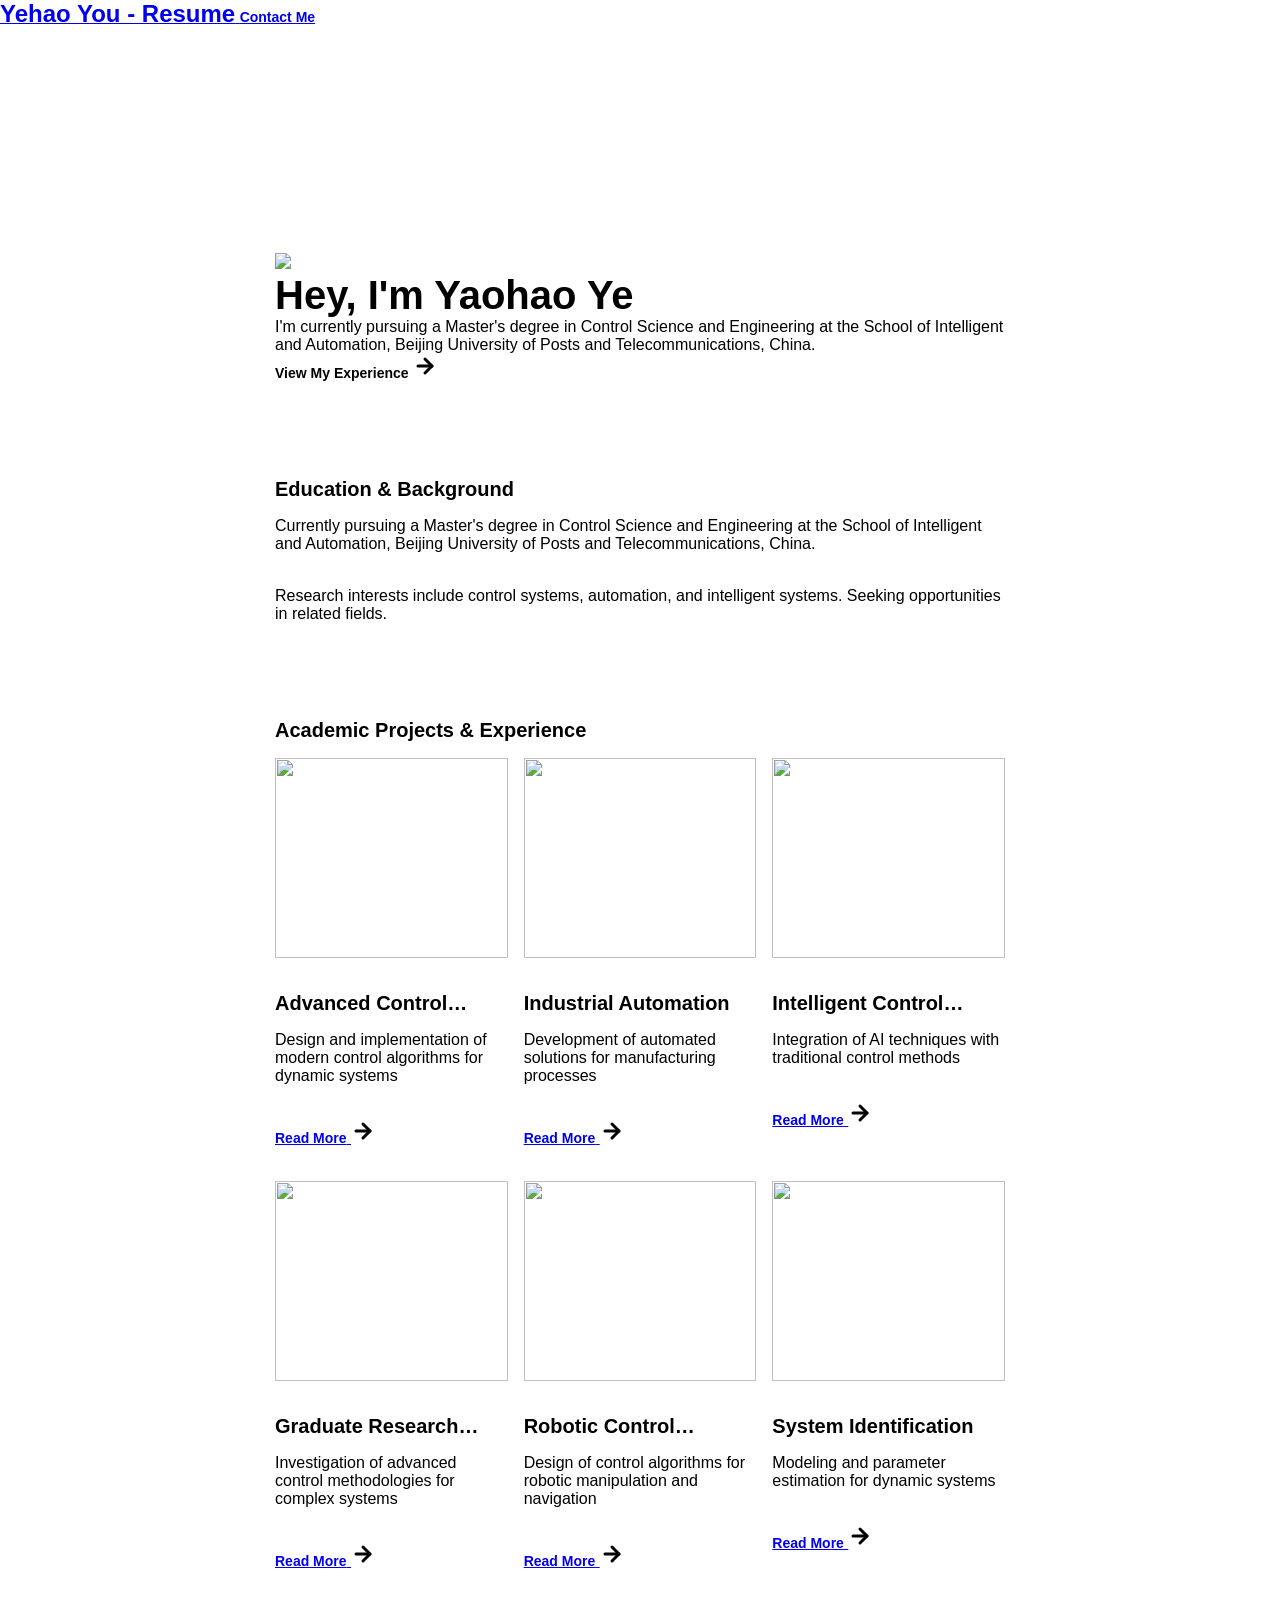
==== index.html @ 8973e41d "update" ====
<!DOCTYPE html>
<html lang="en">
	<head>
		<meta charset="utf-8">

    <!--
      TODO

      Upload your profile photo to the assets/images folder
      and change the name of the image below to match the uploaded one

      Change the title in the <title> tag to whatever you would like the title of your resume to be

      This should be the same across all pages.
     -->
    <link rel="icon" href="./assets/images/profile-photo.jpg" />
		<title>Yehao You - portfolio</title>
    <meta name="description" content="Professional resume of Yehao You">
    <meta name="viewport" content="width=device-width, initial-scale=1" />

		<link rel="stylesheet" href="./css/layout.css">
    <link rel="stylesheet" href="./css/typography.css">
    <link rel="stylesheet" href="./css/utilities.css">

		<script defer src="./js/script.js"></script>
	</head>
	<body>
    <!-- NAVBAR -->
    <div class="navbar">
      <a class="nav-title-link" href="./index.html">
        <!-- TODO - Change the "Resume Title" to whatever you want displayed in the top left -->
        <span class="nav-title">Yehao You - Resume</span>
         <!-- TODO - Change the email after 'mailto:' to your email address for contact -->
        <a class="button" href="mailto:yyh1229581280@163.com">
          <span class="button-text">Contact Me</span>
        </a>
      </a>
    </div>

    <!-- MAIN PAGE CONTENT -->
    <div id="main-content">

      <!-- RESUME HEADER -->
      <div id="resume-header">
        <div id="resume-header-image-container">
          <!--
            TODO

            - Change the img "src" attribute to point to your profile photo you uploaded
            - Remove the entire "a" element with OpenSea link if not needed
          -->
          <img src="./assets/images/profile-photo.jpg" class="portfolio-header-image">
          <span class="image-caption"></span>
        </div>

          <!--
            TODO

            - Change the main-title to your name
            - Change the body-text after that to a quick professional introduction
            - Edit the button text if you feel like it. It will link to the experience section below.
          -->
        <div id="resume-header-text-container">
            <div class="header-text">
              <span class="main-title">Hey, I'm Yaohao Ye</span>
              <div class="body-text">I'm currently pursuing a Master's degree in Control Science and Engineering at the School of Intelligent and Automation, Beijing University of Posts and Telecommunications, China.</div>
            </div>
            <a class="button" id="my-work-link">
              <span class="button-text">View My Experience</span>
              <image src="./assets/icons/arrow-right.svg" class="right-arrow-icon"/>
            </a>
        </div>
      </div>

      <!-- ABOUT SECTION -->
      <!--
        TODO

        - Change the subheader-text to whatever header you want
        - Add paragraphs using the <div class="body-text"></div> elements in the "about-section-content"
      -->
      <div id="about-section">
        <span class="subheader-text">Education & Background</span>
        <div class="about-section-content">
          <div class="body-text">Currently pursuing a Master's degree in Control Science and Engineering at the School of Intelligent and Automation, Beijing University of Posts and Telecommunications, China.</div>
          <div class="body-text">Research interests include control systems, automation, and intelligent systems. Seeking opportunities in related fields.</div>
        </div>
      </div>

      <!-- PROJECTS / MY WORK SECTION -->
      <div id="my-work-section">
        <!-- TODO - Change the subheader-text to whatever you want the Projects section header to say -->
        <span class="subheader-text">Academic Projects & Experience</span>

        <div class="projects-container">
          <!--
            TODO

            This is where the project cards live. Here's a base level project card for you to copy:
            <div class="project-card">
              <img src="./assets/images/IMAGE_NAME" class="project-image">
              <div class="project-card-text-container">
                <div class="subheader-text project-title">PROJECT_NAME</div>
                <div class="body-text project-card-text">SMALL_PROJECT_DESCRIPTION</div>
              </div>
              <a class="button" href="./project-pages/PROJECT_PAGE_NAME.html">
                <span class="button-text">Read More</span>
                <image src="./assets/icons/arrow-right.svg" class="right-arrow-icon"/>
              </a>
            </div>

            - To add a project to the this area, copy the above, paste it below this comment, and change the following:
                - IMAGE_NAME: the name of the image file in assets/images
                - PROJECT_NAME: the name of the project (keep it short, it only shows 1 line)
                - SMALL_PROJECT_DESCRIPTION: a quick project description (max 4 lines)
                - PROJECT_PAGE_NAME.html: the html filename for the project (must be in project-pages folder)
          -->
          <div class="project-card">
            <img src="./assets/images/control-system-design.jpg" class="project-image">
            <div class="project-card-text-container">
              <div class="subheader-text project-title">Advanced Control Systems</div>
              <div class="body-text project-card-text">Design and implementation of modern control algorithms for dynamic systems</div>
            </div>
            <a class="button" href="#project-details">
              <span class="button-text">Read More</span>
              <image src="./assets/icons/arrow-right.svg" class="right-arrow-icon"/>
            </a>
          </div>
          <div class="project-card">
            <img src="./assets/images/automation-project.jpg" class="project-image">
            <div class="project-card-text-container">
              <div class="subheader-text project-title">Industrial Automation</div>
              <div class="body-text project-card-text">Development of automated solutions for manufacturing processes</div>
            </div>
            <a class="button" href="#project-details">
              <span class="button-text">Read More</span>
              <image src="./assets/icons/arrow-right.svg" class="right-arrow-icon"/>
            </a>
          </div>
          <div class="project-card">
            <img src="./assets/images/intelligent-systems.jpg" class="project-image">
            <div class="project-card-text-container">
              <div class="subheader-text project-title">Intelligent Control Systems</div>
              <div class="body-text project-card-text">Integration of AI techniques with traditional control methods</div>
            </div>
            <a class="button" href="#project-details">
              <span class="button-text">Read More</span>
              <image src="./assets/icons/arrow-right.svg" class="right-arrow-icon"/>
            </a>
          </div>
					<div class="project-card">
						<img src="./assets/images/thesis-research.jpg" class="project-image">
						<div class="project-card-text-container">
							<div class="subheader-text project-title">Graduate Research Project</div>
							<div class="body-text project-card-text">Investigation of advanced control methodologies for complex systems</div>
						</div>
						<a class="button" href="#project-details">
							<span class="button-text">Read More</span>
							<image src="./assets/icons/arrow-right.svg" class="right-arrow-icon"/>
						</a>
					</div>
					<div class="project-card">
						<img src="./assets/images/robotics-control.jpg" class="project-image">
						<div class="project-card-text-container">
							<div class="subheader-text project-title">Robotic Control Systems</div>
							<div class="body-text project-card-text">Design of control algorithms for robotic manipulation and navigation</div>
						</div>
						<a class="button" href="#project-details">
							<span class="button-text">Read More</span>
							<image src="./assets/icons/arrow-right.svg" class="right-arrow-icon"/>
						</a>
					</div>
					<div class="project-card">
						<img src="./assets/images/system-identification.jpg" class="project-image">
						<div class="project-card-text-container">
							<div class="subheader-text project-title">System Identification</div>
							<div class="body-text project-card-text">Modeling and parameter estimation for dynamic systems</div>
						</div>
						<a class="button" href="#project-details">
							<span class="button-text">Read More</span>
							<image src="./assets/icons/arrow-right.svg" class="right-arrow-icon"/>
						</a>
					</div>
        </div>
      </div>
    </div>

    <!-- FOOTER -->
    <div id="footer">
      <!--
        TODO - Change href to your Instagram account (can also delete entire "a" element if no Instagram)

        This should be the same across all pages.
      -->
      <!-- <a class="icon-link" target="_blank" href="kytaithon84@gmail.com">
        <image src="./assets/icons/instagram.svg" class="footer-icon"/>
      </a> -->
      <!--
        TODO - Change href to your Twitter account (can also delete entire "a" element if no Twitter)

        This should be the same across all pages.
      -->
      <!-- <a class="icon-link" target="_blank" href="kytaithon84@gmail.com">
        <image src="./assets/icons/twitter.svg" class="footer-icon"/>
      </a> -->
      <!--
        TODO - Change the email after "mailto" to your contact email

        This should be the same across all pages.
      -->
      <!-- <a class="icon-link" href="kytaithon84@gmail.com">
        <image src="./assets/icons/mail.svg" class="footer-icon"/>
      </a> -->
    </div>

	</body>
</html>
---- css/layout.css ----
* {
  box-sizing: border-box;
}

html {
  text-size-adjust: none;
  -webkit-text-size-adjust: none;
  -moz-text-size-adjust: none;
  -ms-text-size-adjust: none;
}

body {
  margin: 0;
  -webkit-font-smoothing: antialiased;
  -moz-osx-font-smoothing: grayscale;
}




/* Main Page Layout */

#main-content {
  margin: 225px 425px;
  display: flex;
  flex-direction: column;
  gap: 96px;
}




/* Portfolio Header */

#portfolio-header {
  display: flex;
  gap: 20px;
  align-items: center;
}

#portfolio-header-image-container {
  display: flex;
  flex-direction: column;
  gap: 10px;
  flex-basis: 50%;
}

.portfolio-header-image {
  width: 100%;
  height: auto;
}

#portfolio-header-text-container {
  display: flex;
  flex-direction: column;
  gap: 34px;
  flex-basis: 50%;
}




/* About Section */

#about-section {
  display: flex;
  flex-direction: column;
  gap: 16px;
}

.about-section-content {
  display: flex;
  flex-direction: column;
  gap: 34px;
}




/* Project Section */

#my-work-section {
  display: flex;
  flex-direction: column;
  gap: 16px;
}

.projects-container {
  display: flex;
  gap: 34px 16px;
  flex-wrap: wrap;
}

    /* Project Cards */

    .project-card {
      max-width: calc((100% - 32px) / 3);
      display: flex;
      flex-direction: column;
      gap: 34px;
    }

    .project-card-text-container {
      flex-direction: column;
      display: flex;
      gap: 16px
    }

    .project-image {
      width: 100%;
      height: 200px;
      object-fit: cover;
      object-position: center;
    }




/* Project Pages */

#project-header {
  display: flex;
  flex-direction: column;
  gap: 16px;
}

.project-header-image {
  width: 100%;
  height: auto;
}

#project-details {
  display: flex;
  flex-direction: column;
  gap: 16px;
}

.project-details-content {
  display: flex;
  flex-direction: column;
  gap: 34px;
}

    /* Project Gallery */

    #project-gallery {
      display: flex;
      flex-direction: column;
      gap: 16px;
    }

    .project-gallery-content {
      display: flex;
      flex-wrap: wrap;
      gap: 34px 16px;
    }

    .gallery-image-container {
      width: 100%;
      display: flex;
      flex-direction: column;
      gap: 10px;
    }

    .gallery-image-container.half-width {
      width: calc((100% - 16px) / 2);
    }

    .gallery-image {
      width: 100%;
      height: auto;
    }


/* Extra Extra large devices (large laptops and desktops, 1200px and below) */
@media only screen and (max-width: 1600px) {
  #main-content {
    margin: 225px 275px;
  }
}

/* Extra large devices (large laptops and desktops, 1200px and below) */
@media only screen and (max-width: 1200px) {
  #main-content {
    margin: 225px 175px;
  }
}

/* Large devices (laptops/desktops, 1000px and below) */
@media only screen and (max-width: 1000px) {
  #main-content {
    margin: 225px 75px;
  }
}

/* Small devices (portrait tablets and large phones, 800px and below) */
@media only screen and (max-width: 800px) {
  #main-content {
    margin: 150px 50px;
  }

  #portfolio-header {
    flex-direction: column;
  }

  .project-card {
    max-width: calc((100% - 16px) / 2);
  }
}

/* Small devices (portrait tablets and large phones, 600px and below) */
@media only screen and (max-width: 600px) {
  #main-content {
    margin: 125px 20px;
  }

  .project-card {
    max-width: 100%;
  }
}
---- css/typography.css ----
body {
  font-family: "Helvetica Neue", Helvetica, Arial, sans-serif;
}

.nav-title {
  font-weight: 700;
  font-size: 24px;
}

.button-text {
  font-size: 14px;
  font-weight: 700;
}

.image-caption {
  font-size: 14px;
  font-weight: 500;
}

.main-title {
  font-size: 40px;
  font-weight: 700;
}

.subheader-text {
  font-size: 20px;
  font-weight: 700;
}

.body-text {
  font-size: 16px;
  font-weight: 500;
}

.project-card-text {
  overflow: hidden;
  text-overflow: ellipsis;
  display: -webkit-box;
  -webkit-line-clamp: 4;
  -webkit-box-orient: vertical;
}

.project-title {
  overflow: hidden;
  text-overflow: ellipsis;
  display: -webkit-box;
  -webkit-line-clamp: 1;
  -webkit-box-orient: vertical;
}
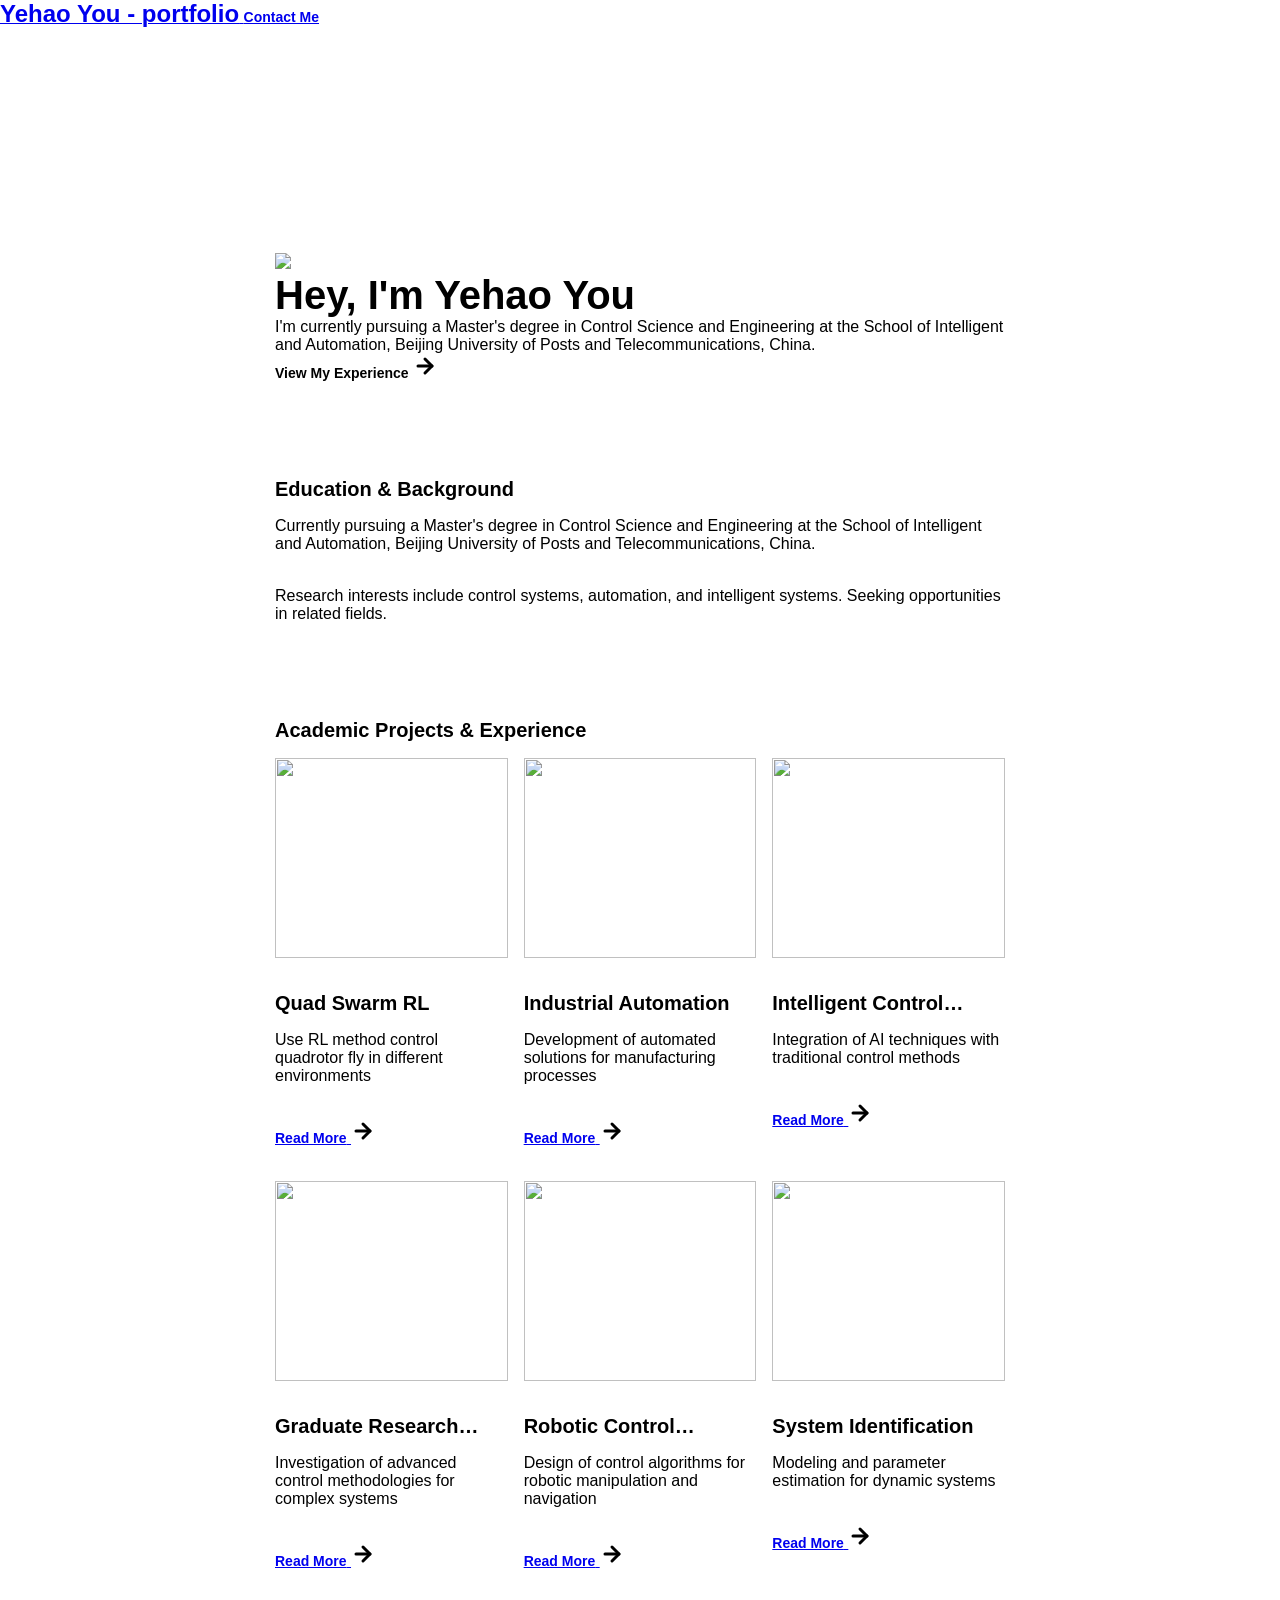
==== commit 782dd92a: "test" ====
--- a/index.html
+++ b/index.html
@@ -29,7 +29,7 @@
     <div class="navbar">
       <a class="nav-title-link" href="./index.html">
         <!-- TODO - Change the "Resume Title" to whatever you want displayed in the top left -->
-        <span class="nav-title">Yehao You - Resume</span>
+        <span class="nav-title">Yehao You - portfolio</span>
          <!-- TODO - Change the email after 'mailto:' to your email address for contact -->
         <a class="button" href="mailto:yyh1229581280@163.com">
           <span class="button-text">Contact Me</span>
@@ -62,7 +62,7 @@
           -->
         <div id="resume-header-text-container">
             <div class="header-text">
-              <span class="main-title">Hey, I'm Yaohao Ye</span>
+              <span class="main-title">Hey, I'm Yehao You</span>
               <div class="body-text">I'm currently pursuing a Master's degree in Control Science and Engineering at the School of Intelligent and Automation, Beijing University of Posts and Telecommunications, China.</div>
             </div>
             <a class="button" id="my-work-link">
@@ -116,12 +116,12 @@
                 - PROJECT_PAGE_NAME.html: the html filename for the project (must be in project-pages folder)
           -->
           <div class="project-card">
-            <img src="./assets/images/control-system-design.jpg" class="project-image">
+            <img src="./swarm-rl-demo.gif" class="project-image">
             <div class="project-card-text-container">
-              <div class="subheader-text project-title">Advanced Control Systems</div>
-              <div class="body-text project-card-text">Design and implementation of modern control algorithms for dynamic systems</div>
-            </div>
-            <a class="button" href="#project-details">
+              <div class="subheader-text project-title">Quad Swarm RL</div>
+              <div class="body-text project-card-text">Use RL method control quadrotor fly in different environments</div>
+            </div>
+            <a class="button" href="https://github.com/mmikana/swarm-rl" target="_blank">
               <span class="button-text">Read More</span>
               <image src="./assets/icons/arrow-right.svg" class="right-arrow-icon"/>
             </a>
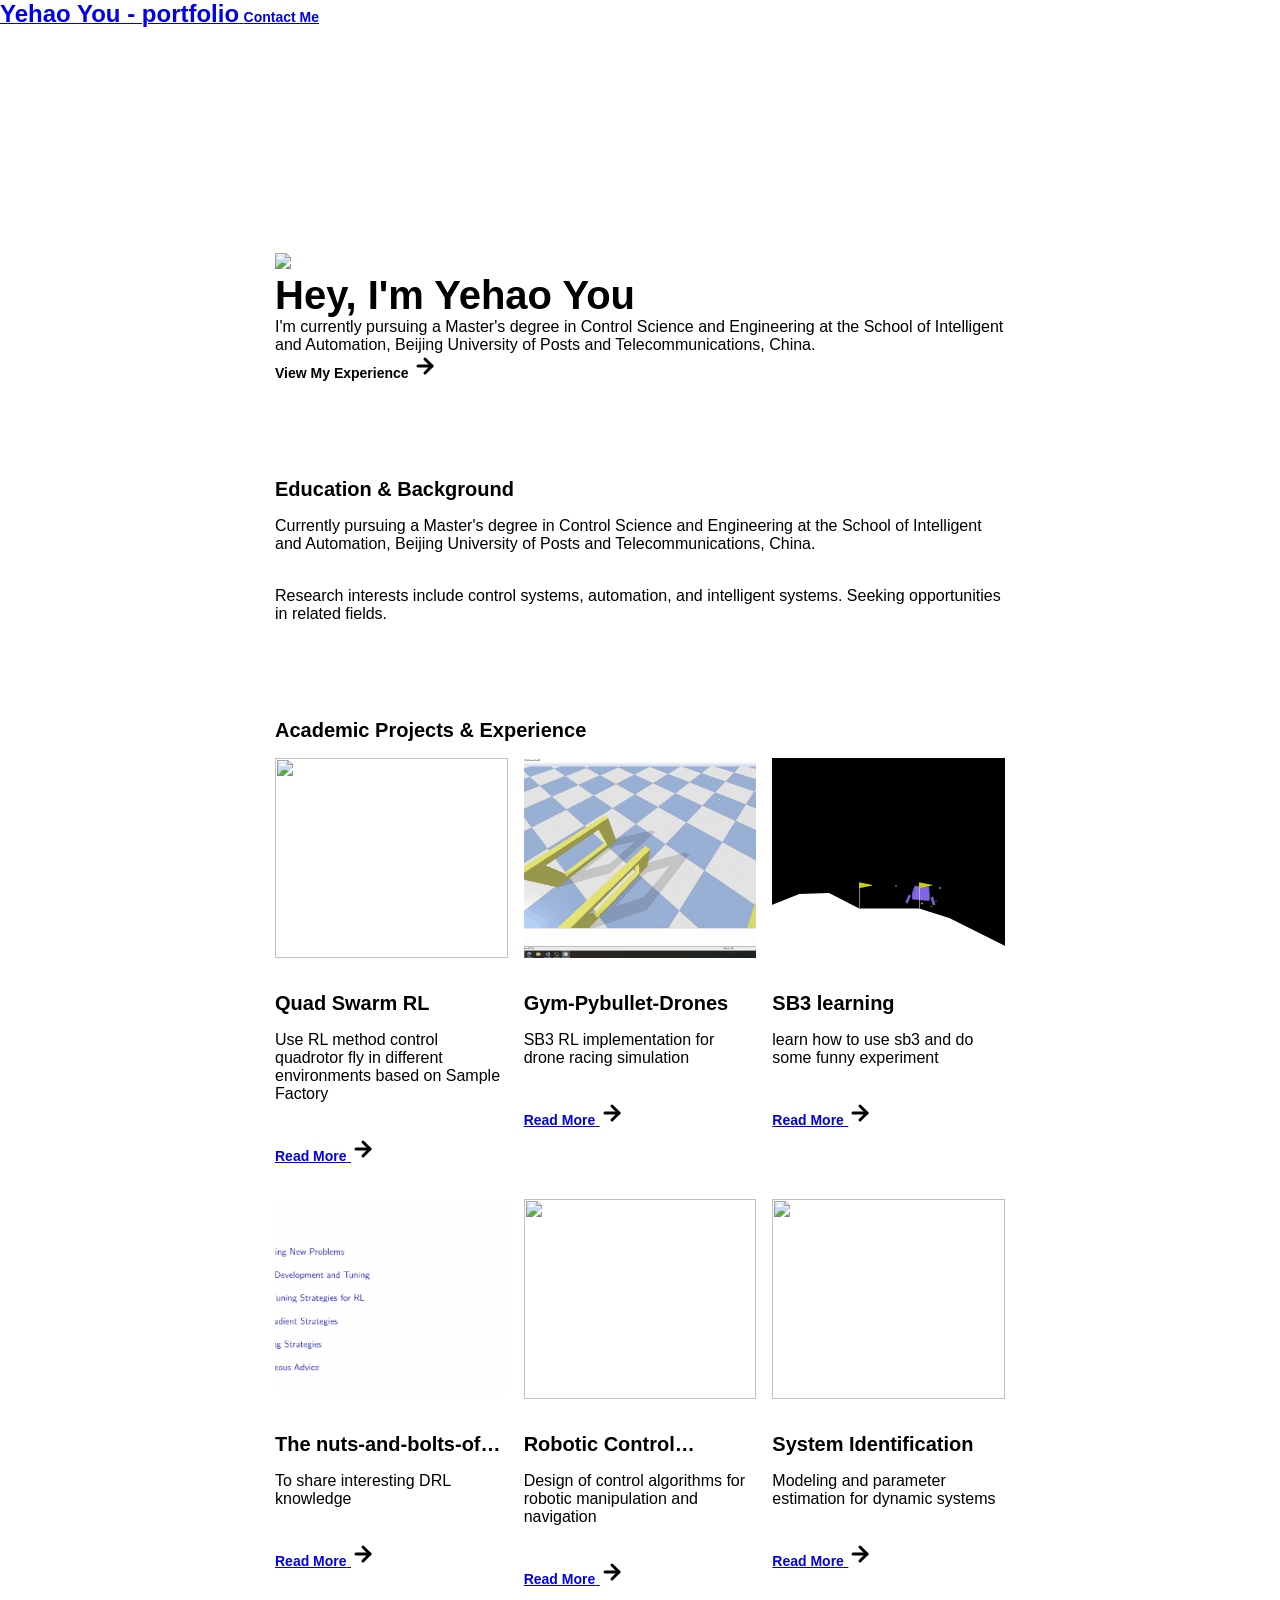
==== commit 07ff7938: "experience" ====
--- a/index.html
+++ b/index.html
@@ -116,10 +116,10 @@
                 - PROJECT_PAGE_NAME.html: the html filename for the project (must be in project-pages folder)
           -->
           <div class="project-card">
-            <img src="./swarm-rl-demo.gif" class="project-image">
+            <img src="./assets/images/swarm-rl-demo.gif" class="project-image">
             <div class="project-card-text-container">
               <div class="subheader-text project-title">Quad Swarm RL</div>
-              <div class="body-text project-card-text">Use RL method control quadrotor fly in different environments</div>
+              <div class="body-text project-card-text">Use RL method control quadrotor fly in different environments based on Sample Factory</div>
             </div>
             <a class="button" href="https://github.com/mmikana/swarm-rl" target="_blank">
               <span class="button-text">Read More</span>
@@ -127,34 +127,34 @@
             </a>
           </div>
           <div class="project-card">
-            <img src="./assets/images/automation-project.jpg" class="project-image">
+            <img src="./assets/images/drone_racing_demo.gif" class="project-image">
             <div class="project-card-text-container">
-              <div class="subheader-text project-title">Industrial Automation</div>
-              <div class="body-text project-card-text">Development of automated solutions for manufacturing processes</div>
-            </div>
-            <a class="button" href="#project-details">
+              <div class="subheader-text project-title">Gym-Pybullet-Drones</div>
+              <div class="body-text project-card-text">SB3 RL implementation for drone racing simulation</div>
+            </div>
+            <a class="button" href="https://github.com/mmikana/git-racing" target="_blank">
               <span class="button-text">Read More</span>
               <image src="./assets/icons/arrow-right.svg" class="right-arrow-icon"/>
             </a>
           </div>
           <div class="project-card">
-            <img src="./assets/images/intelligent-systems.jpg" class="project-image">
+            <img src="./assets/images/lander_lander_demo.gif" class="project-image">
             <div class="project-card-text-container">
-              <div class="subheader-text project-title">Intelligent Control Systems</div>
-              <div class="body-text project-card-text">Integration of AI techniques with traditional control methods</div>
-            </div>
-            <a class="button" href="#project-details">
+              <div class="subheader-text project-title">SB3 learning</div>
+              <div class="body-text project-card-text">learn how to use sb3 and do some funny experiment</div>
+            </div>
+            <a class="button" href="https://github.com/mmikana/sb3learn" target="_blank">
               <span class="button-text">Read More</span>
               <image src="./assets/icons/arrow-right.svg" class="right-arrow-icon"/>
             </a>
           </div>
 					<div class="project-card">
-						<img src="./assets/images/thesis-research.jpg" class="project-image">
+						<img src="./assets/images/nuts-and-bolts-cover.jpg" class="project-image">
 						<div class="project-card-text-container">
-							<div class="subheader-text project-title">Graduate Research Project</div>
-							<div class="body-text project-card-text">Investigation of advanced control methodologies for complex systems</div>
+							<div class="subheader-text project-title">The nuts-and-bolts-of DRL reasearch share</div>
+							<div class="body-text project-card-text">To share interesting DRL knowledge</div>
 						</div>
-						<a class="button" href="#project-details">
+						<a class="button" href="https://github.com/mmikana/the-nuts-and-bolts" target="_blank">
 							<span class="button-text">Read More</span>
 							<image src="./assets/icons/arrow-right.svg" class="right-arrow-icon"/>
 						</a>
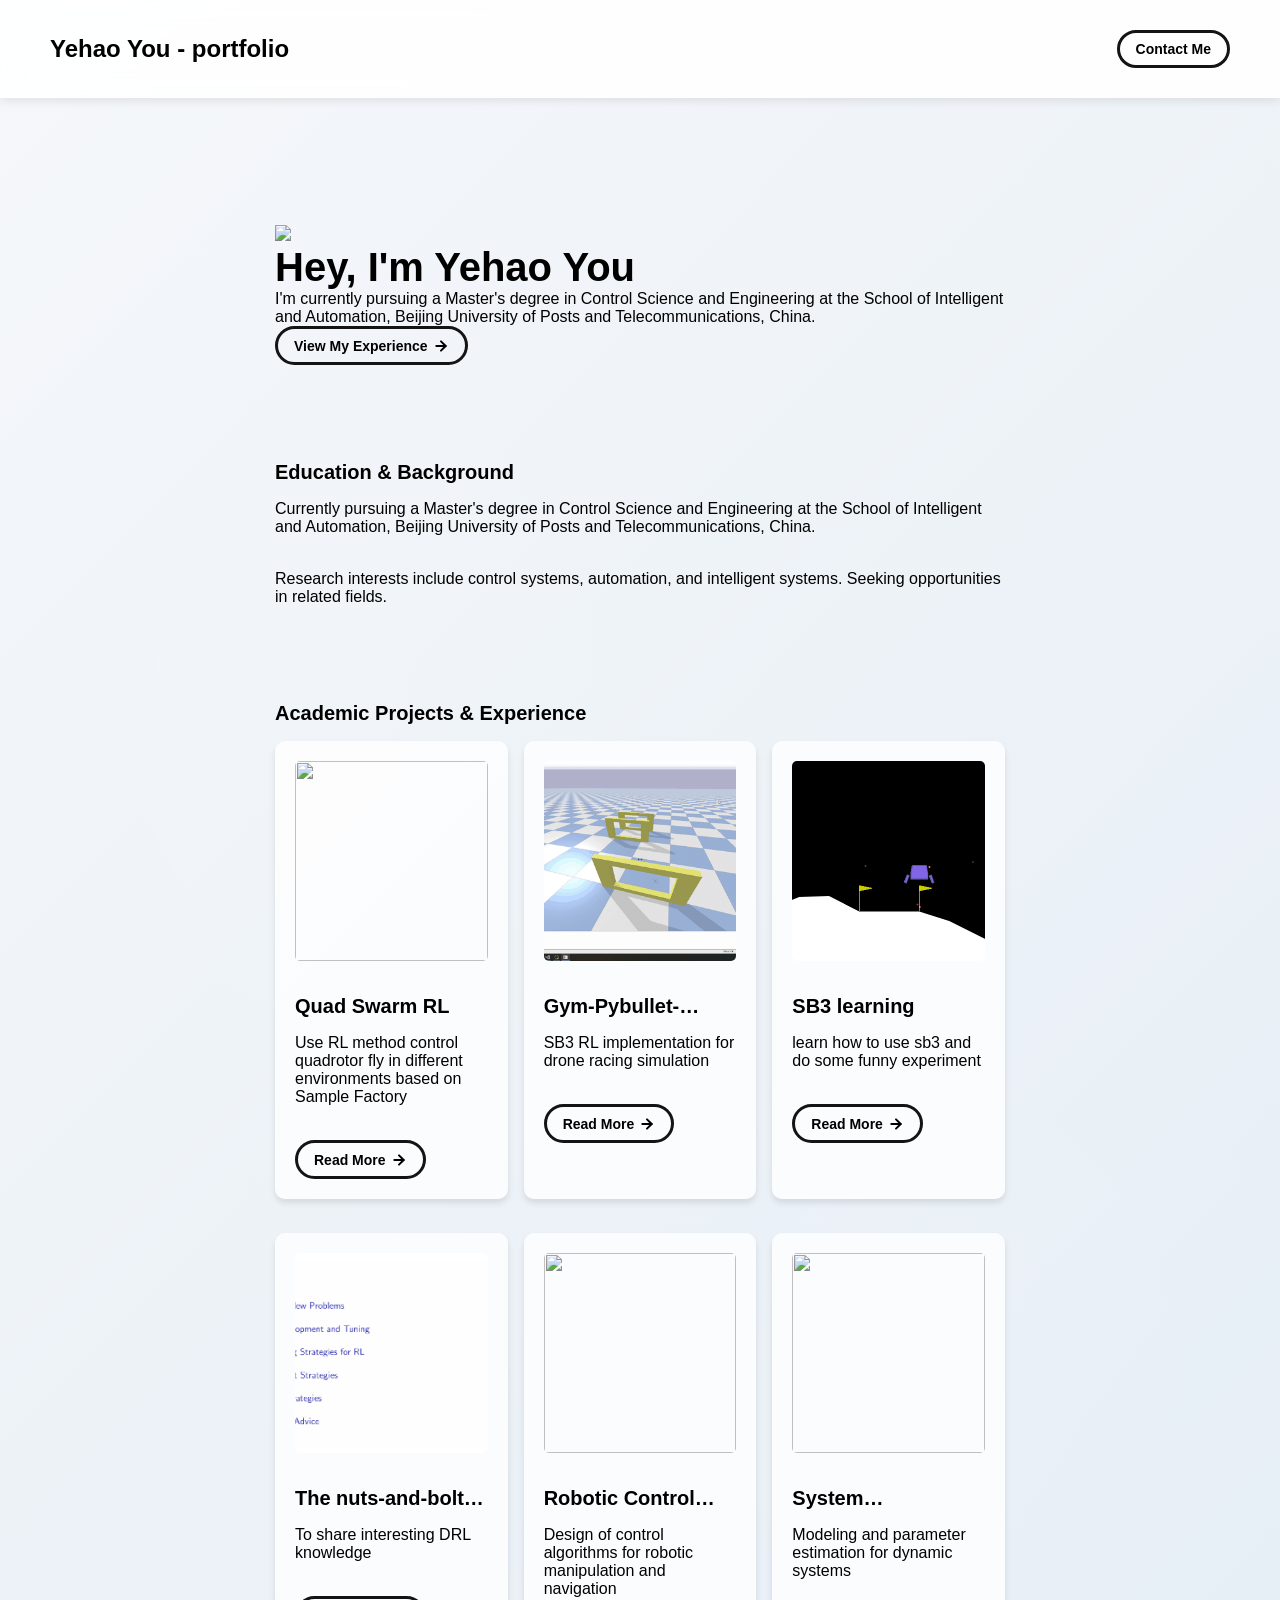
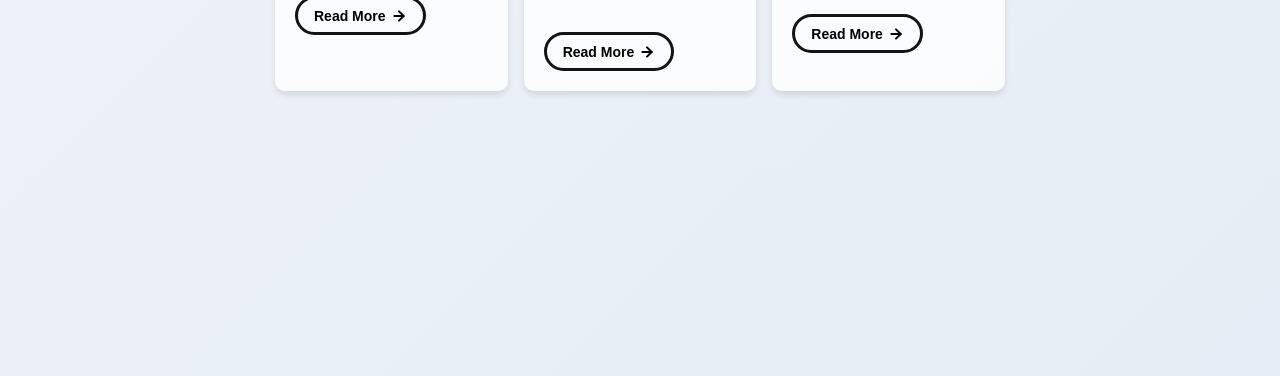
==== commit 04bea8dd: "background" ====
--- a/index.html
+++ b/index.html
@@ -21,6 +21,7 @@
 		<link rel="stylesheet" href="./css/layout.css">
     <link rel="stylesheet" href="./css/typography.css">
     <link rel="stylesheet" href="./css/utilities.css">
+    <link rel="stylesheet" href="./css/background-pattern.css">
 
 		<script defer src="./js/script.js"></script>
 	</head>
--- a/css/layout.css
+++ b/css/layout.css
@@ -13,6 +13,9 @@
   margin: 0;
   -webkit-font-smoothing: antialiased;
   -moz-osx-font-smoothing: grayscale;
+  background: linear-gradient(135deg, #f5f7fa 0%, #e4edf5 100%);
+  min-height: 100vh;
+  position: relative;
 }
 
 
@@ -98,6 +101,17 @@
       display: flex;
       flex-direction: column;
       gap: 34px;
+      background: rgba(255, 255, 255, 0.8);
+      border-radius: 10px;
+      padding: 20px;
+      box-shadow: 0 4px 6px rgba(0, 0, 0, 0.1);
+      transition: transform 0.3s ease, box-shadow 0.3s ease;
+    }
+
+    .project-card:hover {
+      transform: translateY(-5px);
+      box-shadow: 0 8px 15px rgba(0, 0, 0, 0.1);
+      background: rgba(255, 255, 255, 0.95);
     }
 
     .project-card-text-container {
@@ -111,6 +125,7 @@
       height: 200px;
       object-fit: cover;
       object-position: center;
+      border-radius: 5px;
     }
 
 
--- a/css/utilities.css
+++ b/css/utilities.css
@@ -0,0 +1,110 @@
+
+/* Icons */
+
+.right-arrow-icon {
+  width: 16px;
+  height: 16px;
+  margin-top: 1px;
+}
+
+.footer-icon {
+  width: 20px;
+  height: 20px;
+}
+
+a.icon-link {
+  transition: transform 200ms ease-in-out;
+}
+
+a.icon-link:hover {
+  cursor: pointer;
+  stroke-width: 5;
+  margin: 0;
+  transform: rotate(15deg);
+}
+
+
+/* Navbar Styling */
+
+.navbar {
+  width: 100%;
+  padding: 30px 50px;
+  display: flex;
+  justify-content: space-between;
+  align-items: center;
+  position: fixed;
+  top: 0;
+  left: 0;
+  background: rgba(255, 255, 255, 0.9);
+  backdrop-filter: blur(10px);
+  box-shadow: 0 2px 10px rgba(0, 0, 0, 0.1);
+  z-index: 100;
+}
+
+.nav-title-link {
+  color: black;
+  text-decoration: none;
+}
+
+.nav-title-link:hover {
+  text-decoration: underline;
+}
+
+/* Small devices (portrait tablets and large phones, 800px and below) */
+@media only screen and (max-width: 800px) {
+  .navbar {
+    padding: 20px 20px;
+    background-color: white
+  }
+}
+
+
+/* Button Styling */
+
+a.button {
+  padding: 8px 16px;
+  border: 3px solid #141414;
+  border-radius: 50px;
+  color: black;
+  text-decoration: none;
+  width: fit-content;
+  display: flex;
+  gap: 5px;
+  align-items: center;
+}
+
+a.button:hover {
+  text-decoration: underline;
+  text-decoration-thickness: 2px;
+  cursor: pointer;
+}
+
+
+/* Footer Styling */
+
+#footer {
+  width: 100%;
+  display: flex;
+  padding: 30px 50px;
+  justify-content: center;
+  align-items: center;
+  gap: 16px;
+}
+
+/* Link Styling */
+a.no-underline {
+  text-decoration: none;
+  color: black
+}
+
+a.no-underline:hover {
+  text-decoration: underline;
+  cursor: pointer;
+}
+
+/* Small devices (portrait tablets and large phones, 800px and below) */
+@media only screen and (max-width: 800px) {
+  #footer {
+    padding: 20px 20px;
+  }
+}
--- a/css/background-pattern.css
+++ b/css/background-pattern.css
@@ -0,0 +1,14 @@
+/* Subtle background pattern */
+body::before {
+  content: "";
+  position: absolute;
+  top: 0;
+  left: 0;
+  width: 100%;
+  height: 100%;
+  background-image: 
+    radial-gradient(at 27% 26%, hsla(255,0%,100%,0.05) 0px, transparent 50%),
+    radial-gradient(at 74% 65%, hsla(255,0%,100%,0.05) 0px, transparent 50%);
+  z-index: -1;
+  pointer-events: none;
+}
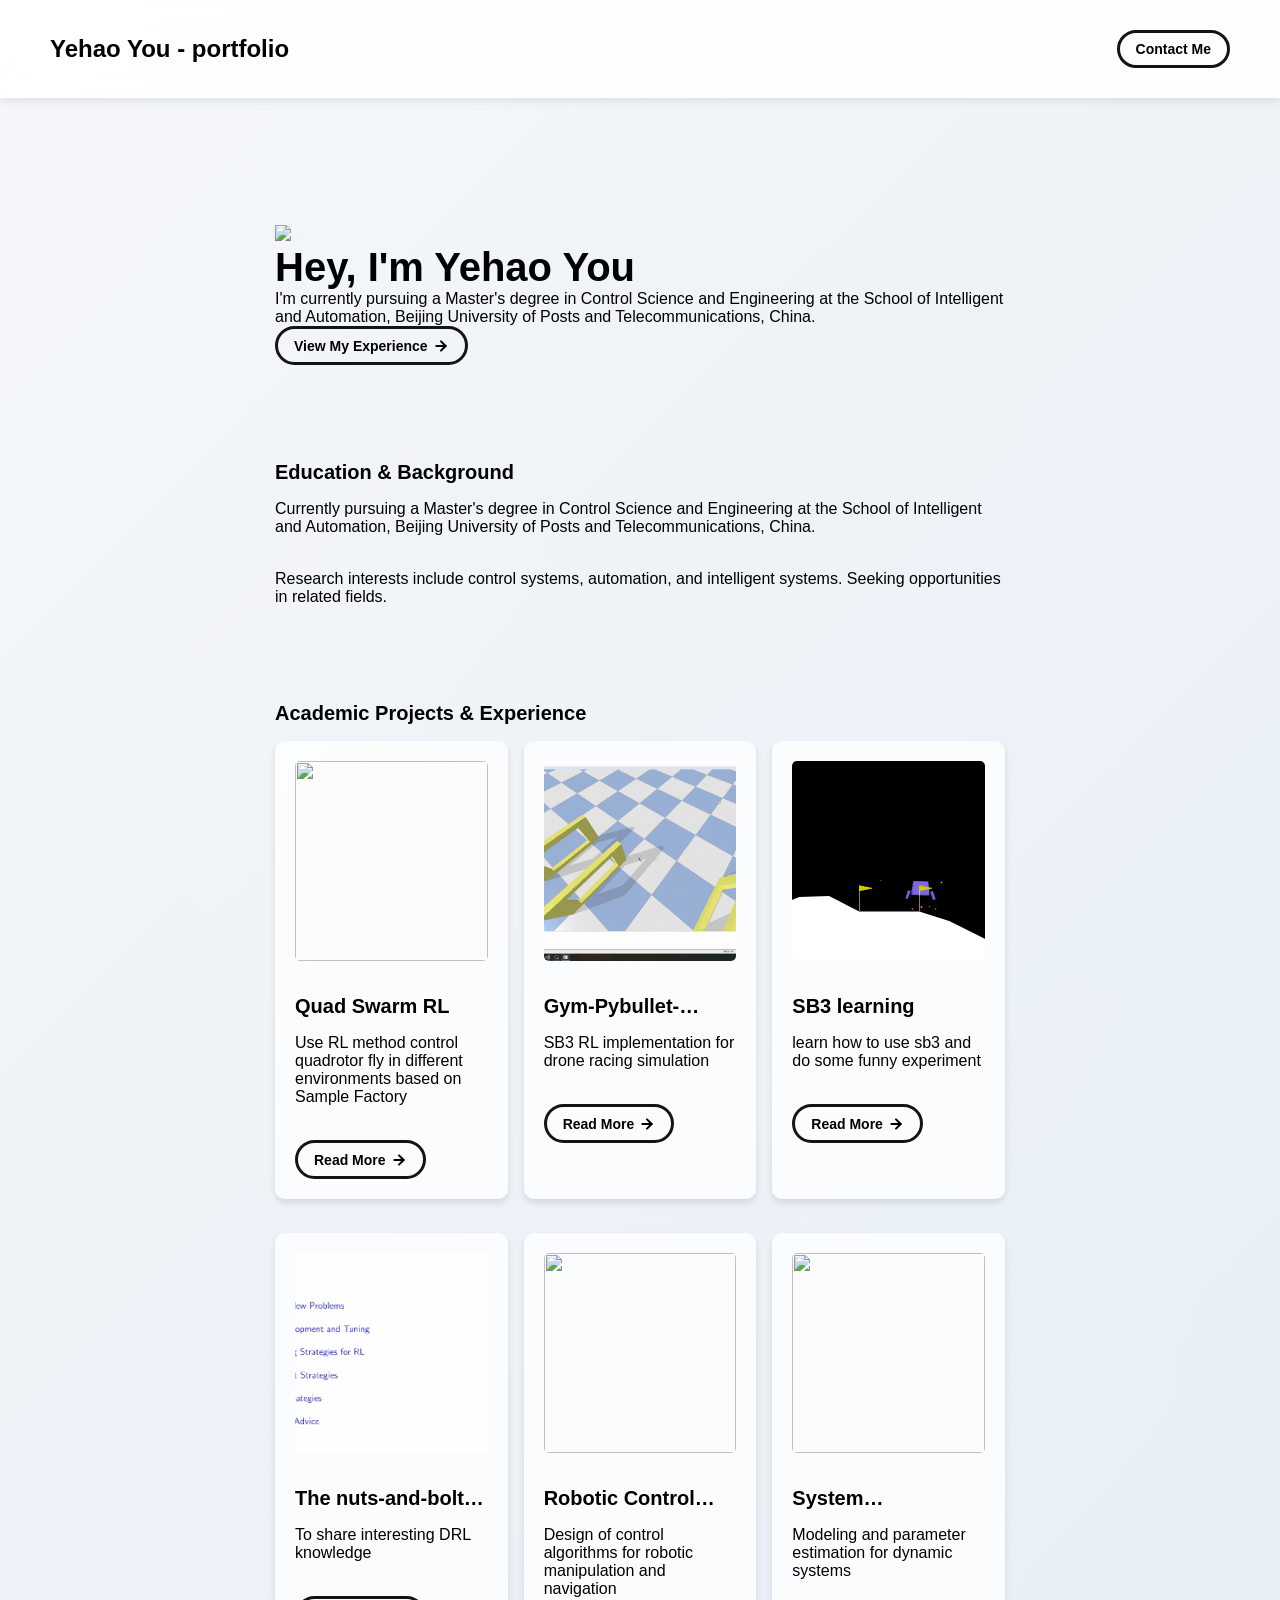
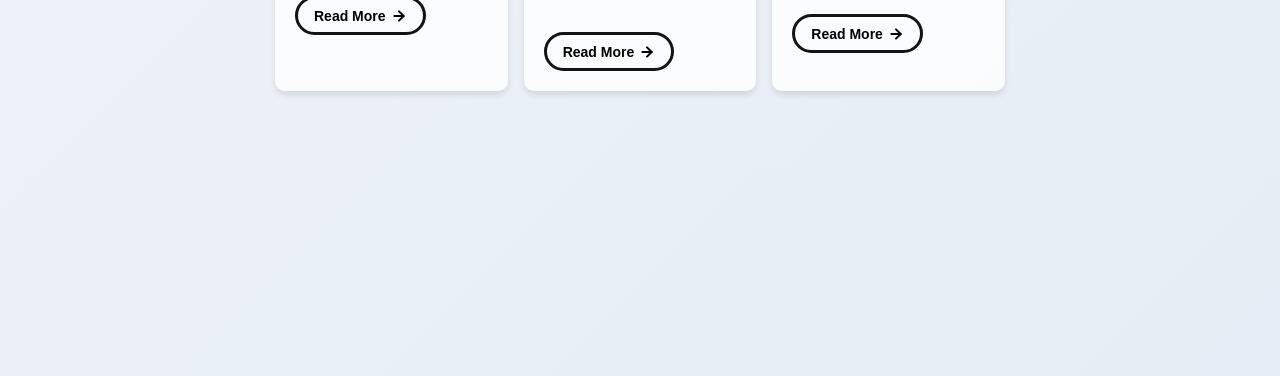
==== commit 2e799beb: "personal" ====
--- a/index.html
+++ b/index.html
@@ -13,7 +13,7 @@
 
       This should be the same across all pages.
      -->
-    <link rel="icon" href="./assets/images/profile-photo.jpg" />
+    <link rel="icon" href="./assets/images/personal.jpg" />
 		<title>Yehao You - portfolio</title>
     <meta name="description" content="Professional resume of Yehao You">
     <meta name="viewport" content="width=device-width, initial-scale=1" />
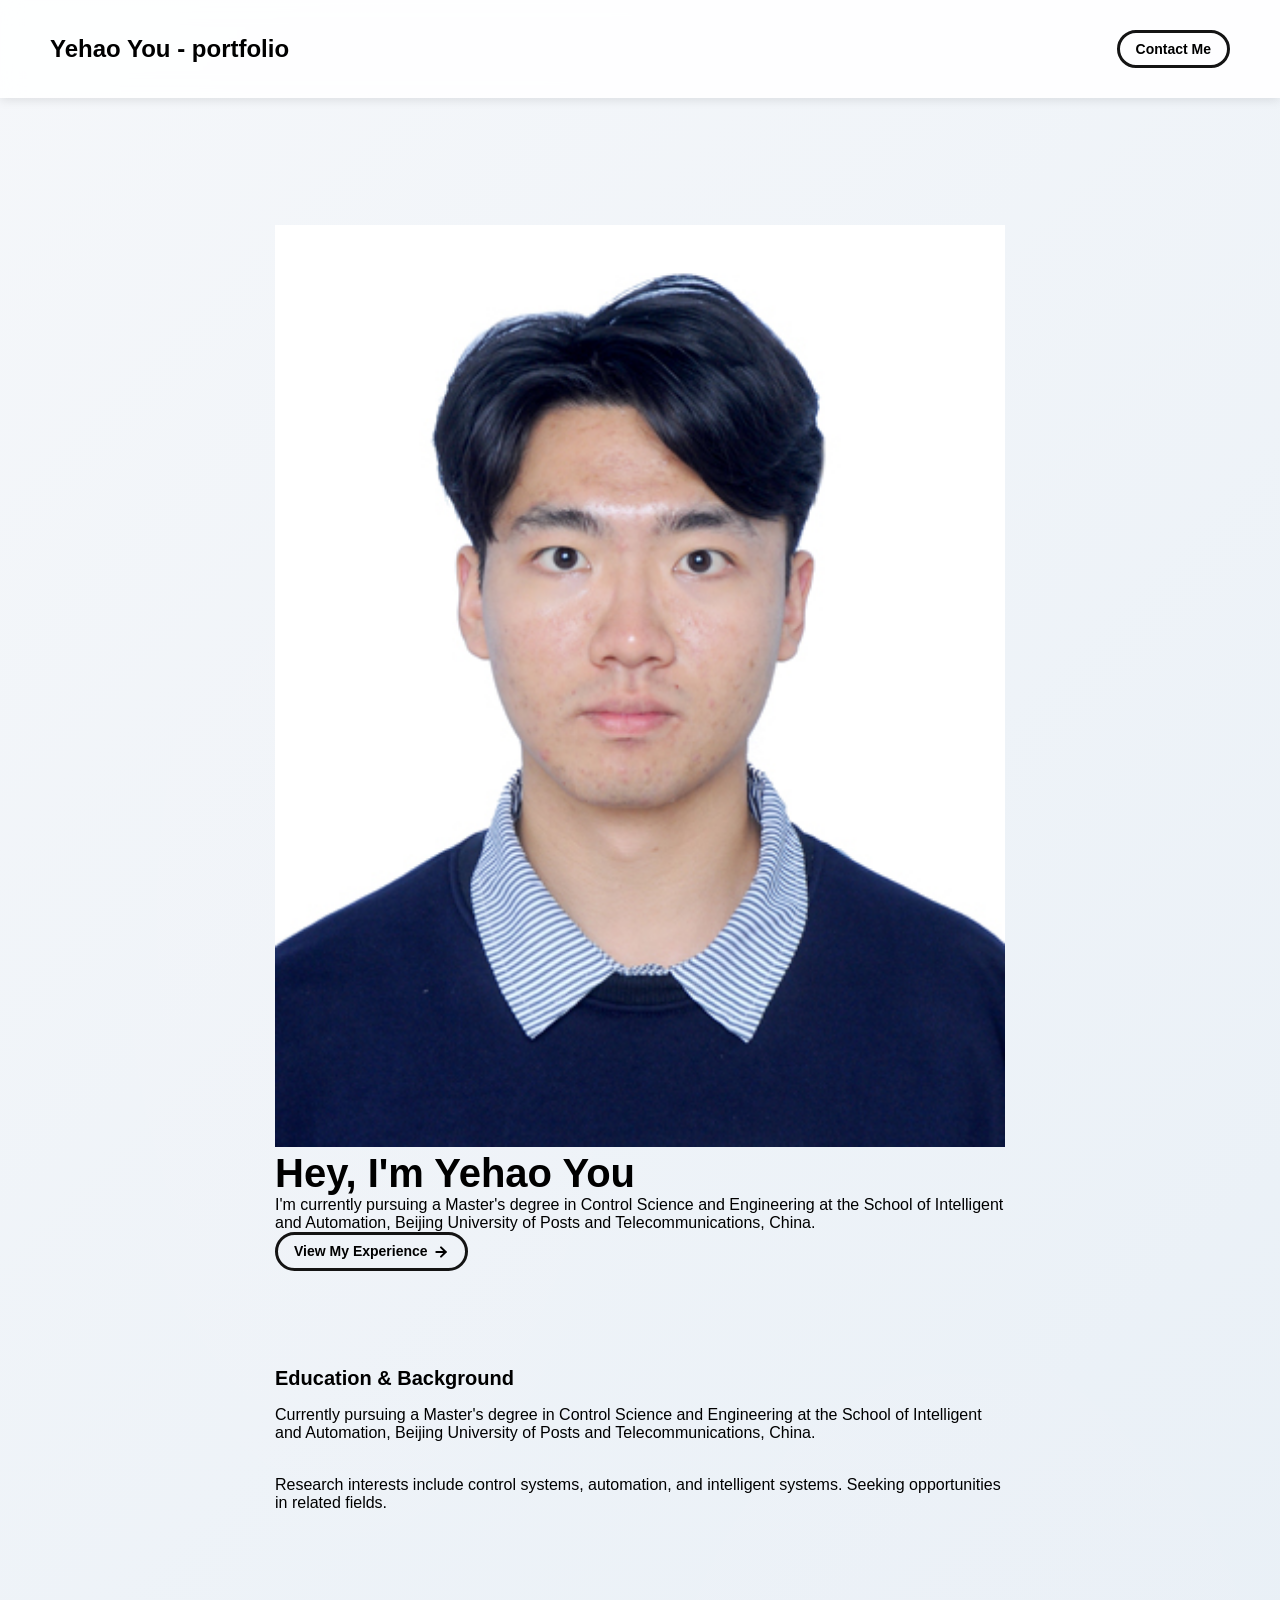
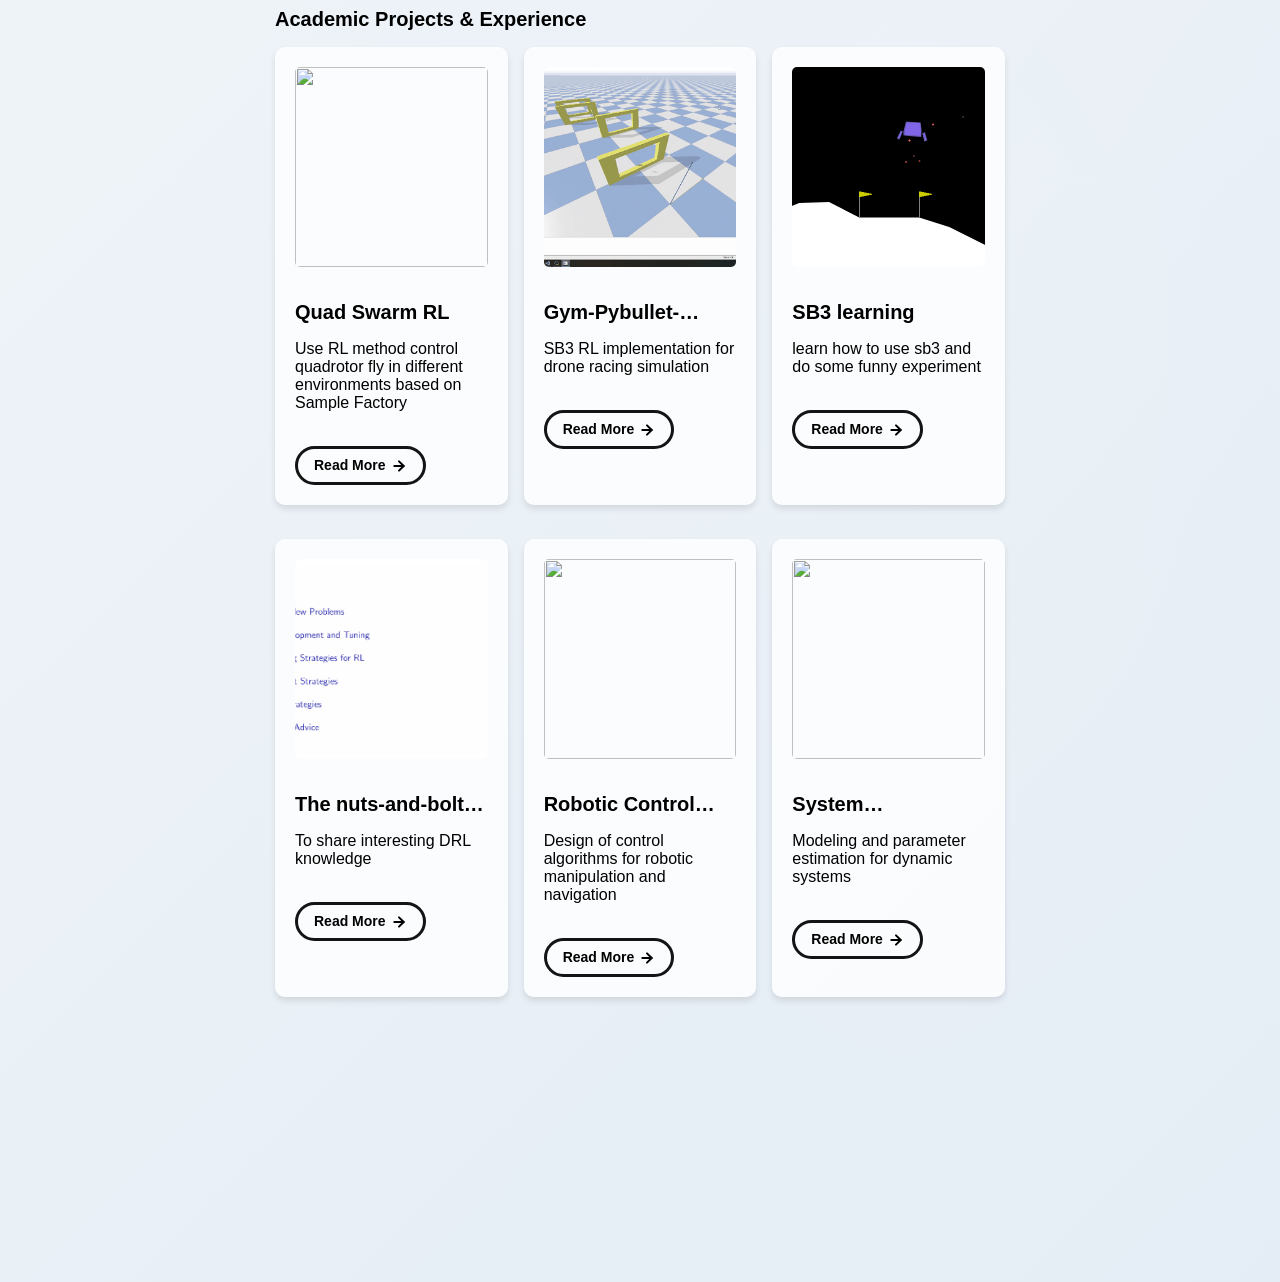
==== commit fb40f37f: "头像" ====
--- a/index.html
+++ b/index.html
@@ -50,7 +50,7 @@
             - Change the img "src" attribute to point to your profile photo you uploaded
             - Remove the entire "a" element with OpenSea link if not needed
           -->
-          <img src="./assets/images/profile-photo.jpg" class="portfolio-header-image">
+          <img src="./assets/images/personal.jpg" class="portfolio-header-image">
           <span class="image-caption"></span>
         </div>
 
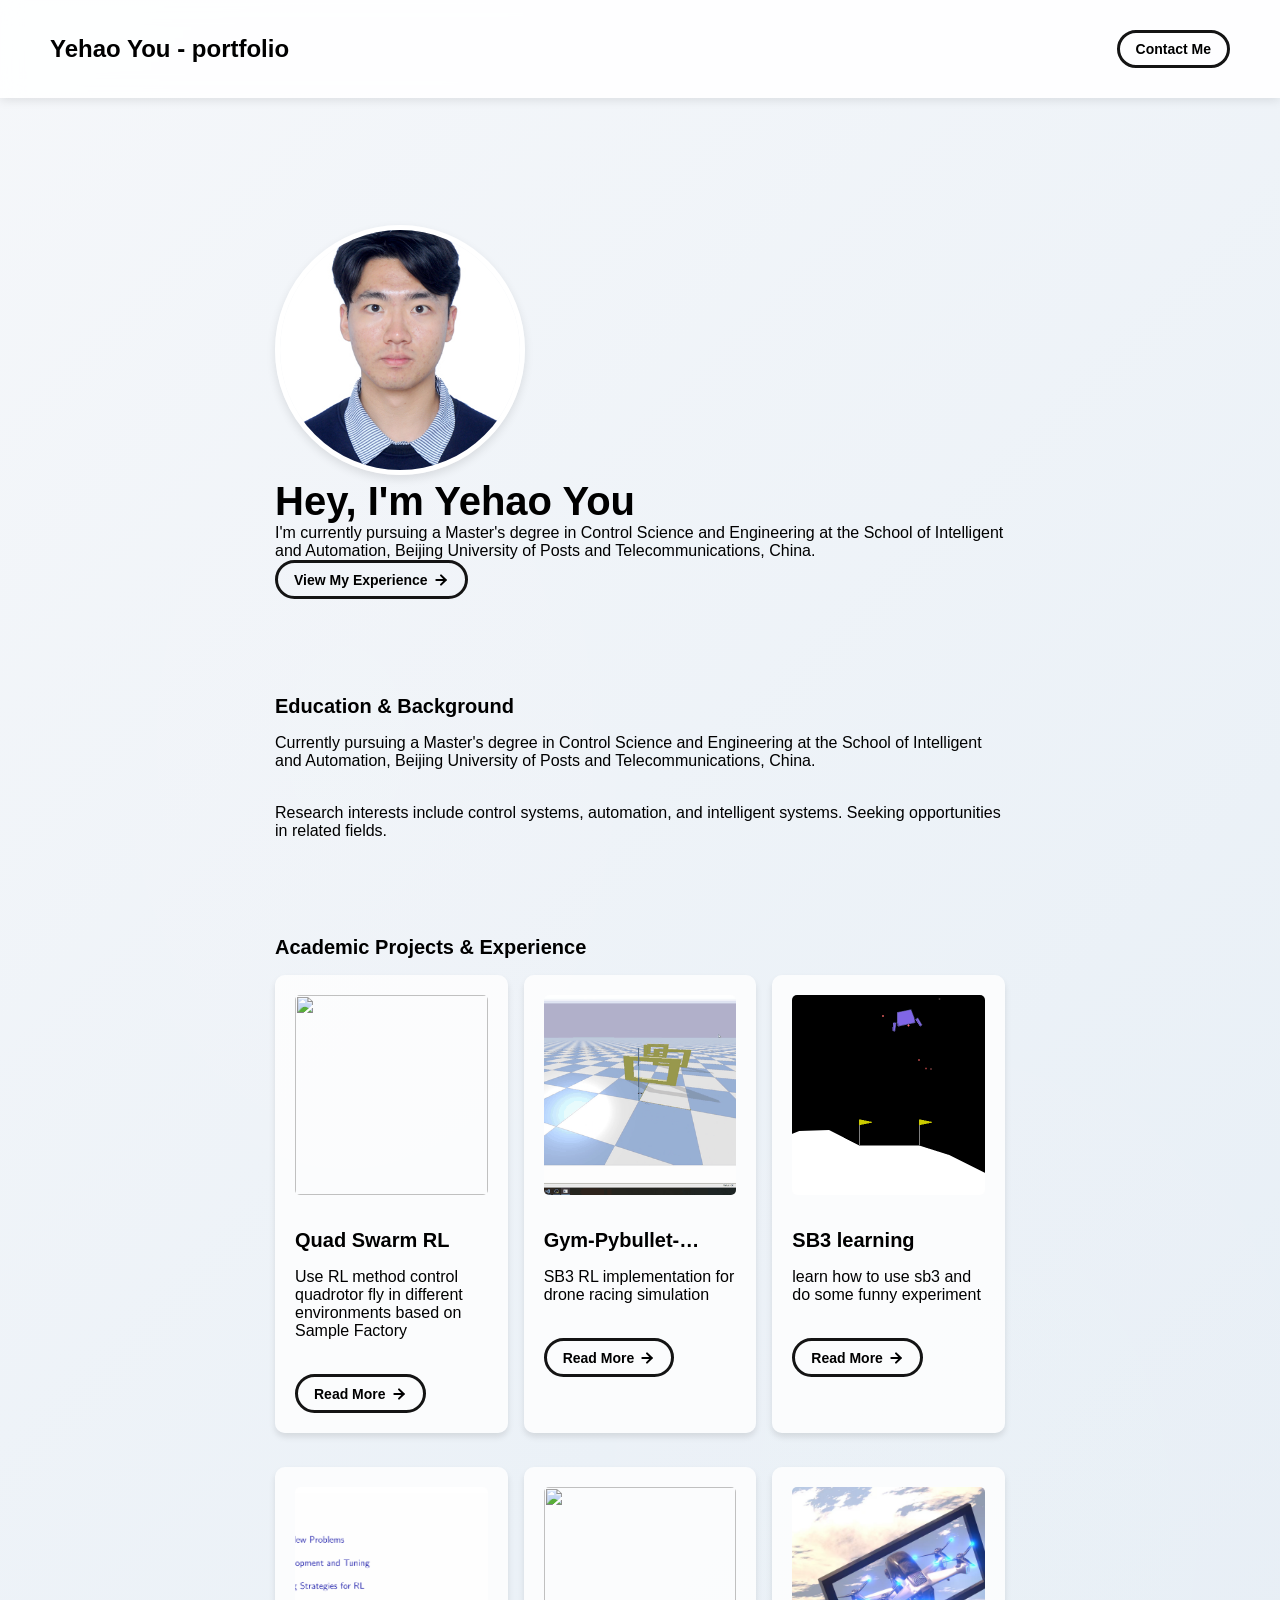
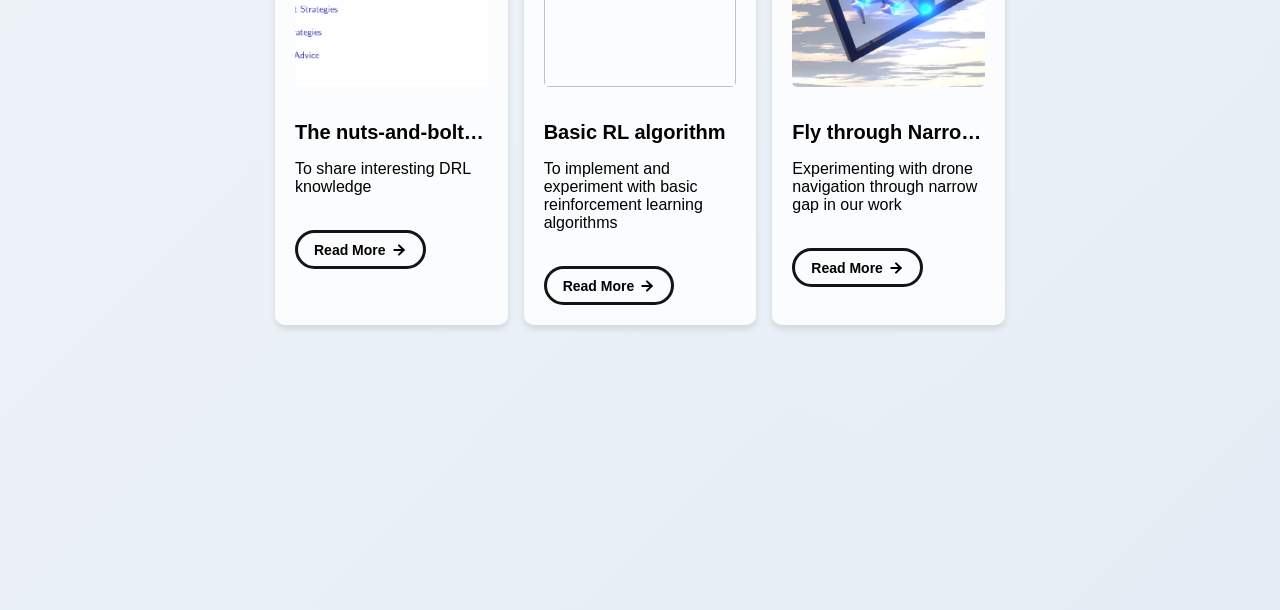
==== commit 0bb87a28: "完善" ====
--- a/index.html
+++ b/index.html
@@ -161,23 +161,23 @@
 						</a>
 					</div>
 					<div class="project-card">
-						<img src="./assets/images/robotics-control.jpg" class="project-image">
+						<img src="./assets/images/reward.jpg" class="project-image">
 						<div class="project-card-text-container">
-							<div class="subheader-text project-title">Robotic Control Systems</div>
-							<div class="body-text project-card-text">Design of control algorithms for robotic manipulation and navigation</div>
+							<div class="subheader-text project-title">Basic RL algorithm</div>
+							<div class="body-text project-card-text">To implement and experiment with basic reinforcement learning algorithms</div>
 						</div>
-						<a class="button" href="#project-details">
+						<a class="button" href="https://github.com/mmikana/RL_algo" target="_blank">
 							<span class="button-text">Read More</span>
 							<image src="./assets/icons/arrow-right.svg" class="right-arrow-icon"/>
 						</a>
 					</div>
 					<div class="project-card">
-						<img src="./assets/images/system-identification.jpg" class="project-image">
+						<img src="./assets/images/narrow_gap.jpg" class="project-image">
 						<div class="project-card-text-container">
-							<div class="subheader-text project-title">System Identification</div>
-							<div class="body-text project-card-text">Modeling and parameter estimation for dynamic systems</div>
+							<div class="subheader-text project-title">Fly through Narrow Gaps</div>
+							<div class="body-text project-card-text">Experimenting with drone navigation through narrow gap in our work</div>
 						</div>
-						<a class="button" href="#project-details">
+						<a class="button" href="https://github.com/mmikana/narrow-gap-RL-method-v2" target="_blank">
 							<span class="button-text">Read More</span>
 							<image src="./assets/icons/arrow-right.svg" class="right-arrow-icon"/>
 						</a>
--- a/css/layout.css
+++ b/css/layout.css
@@ -33,7 +33,7 @@
 
 
 
-/* Portfolio Header */
+/* portfolio Header */
 
 #portfolio-header {
   display: flex;
@@ -49,8 +49,12 @@
 }
 
 .portfolio-header-image {
-  width: 100%;
-  height: auto;
+  width: 250px;
+  height: 250px;
+  object-fit: cover;
+  border-radius: 50%;
+  border: 5px solid #fff;
+  box-shadow: 0 4px 10px rgba(0, 0, 0, 0.1);
 }
 
 #portfolio-header-text-container {
@@ -218,6 +222,11 @@
     flex-direction: column;
   }
 
+  .portfolio-header-image {
+    width: 180px;
+    height: 180px;
+  }
+
   .project-card {
     max-width: calc((100% - 16px) / 2);
   }
@@ -229,6 +238,11 @@
     margin: 125px 20px;
   }
 
+  .portfolio-header-image {
+    width: 140px;
+    height: 140px;
+  }
+
   .project-card {
     max-width: 100%;
   }
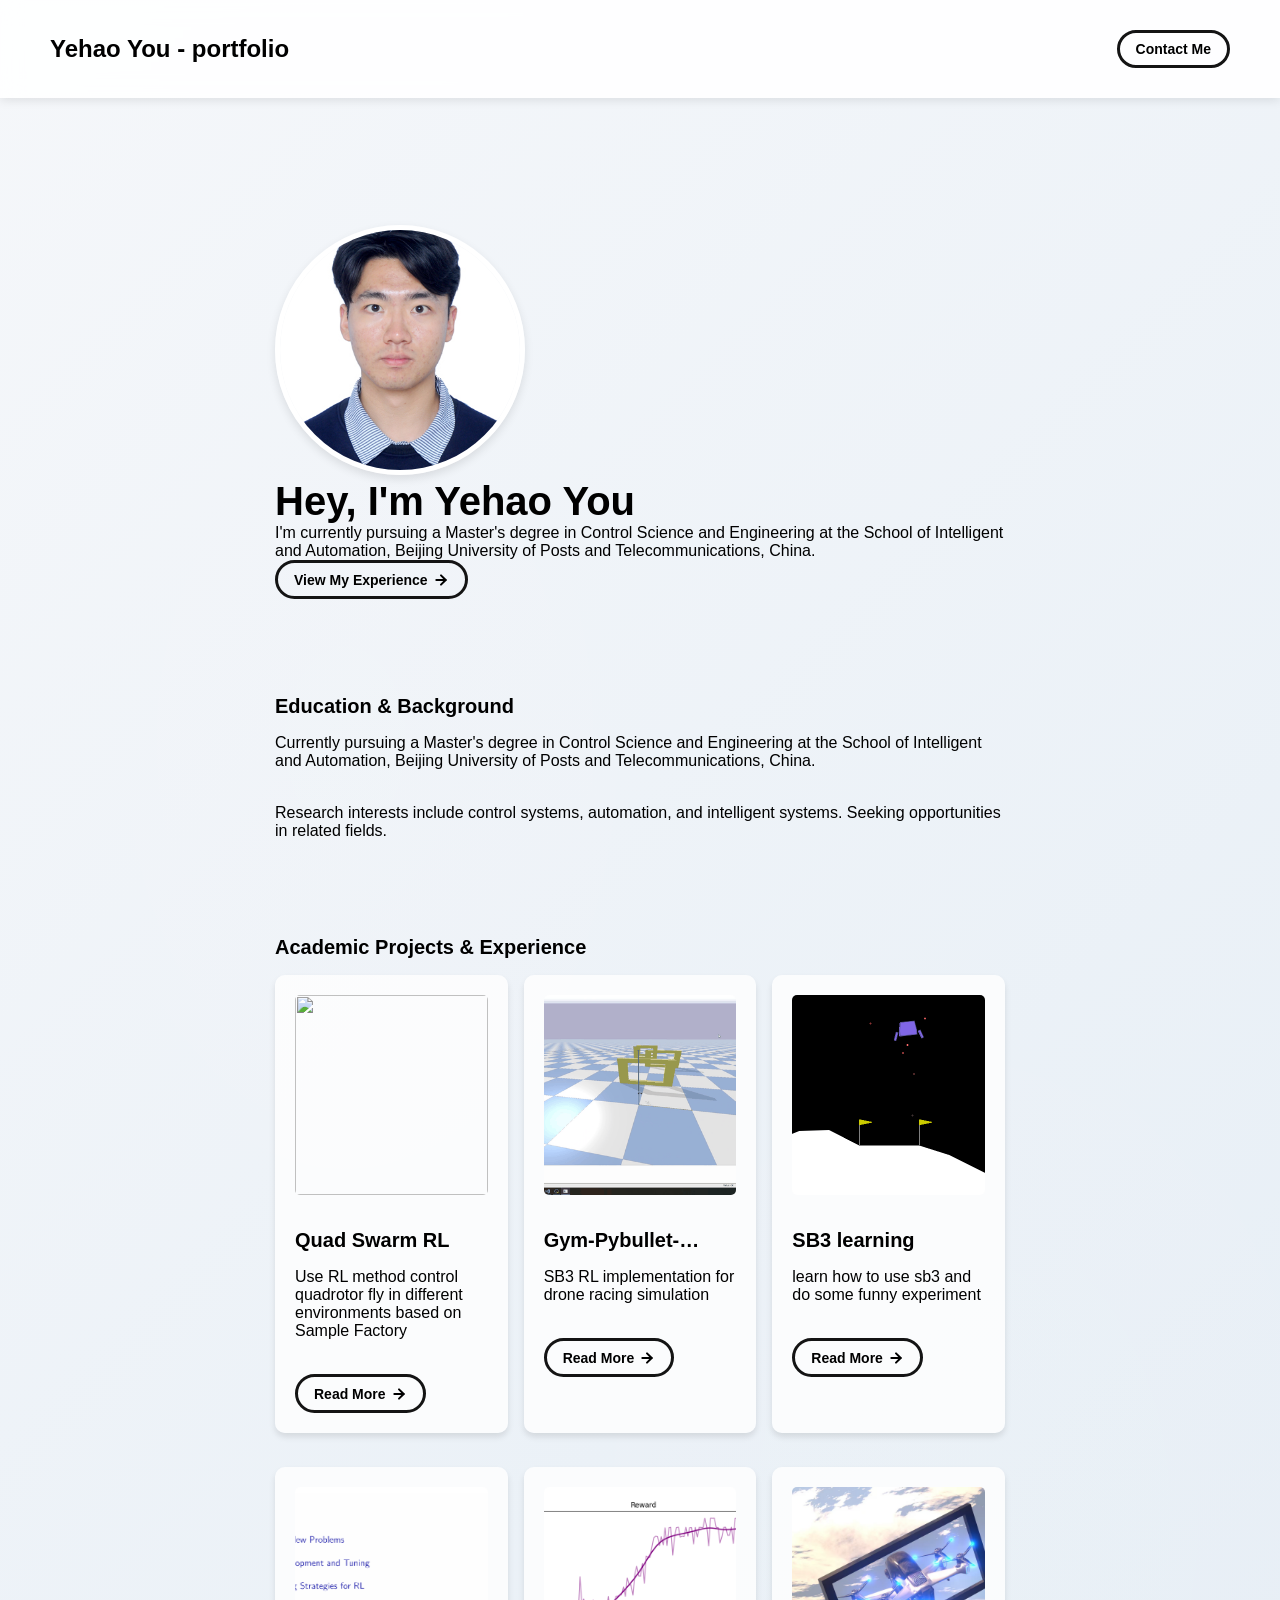
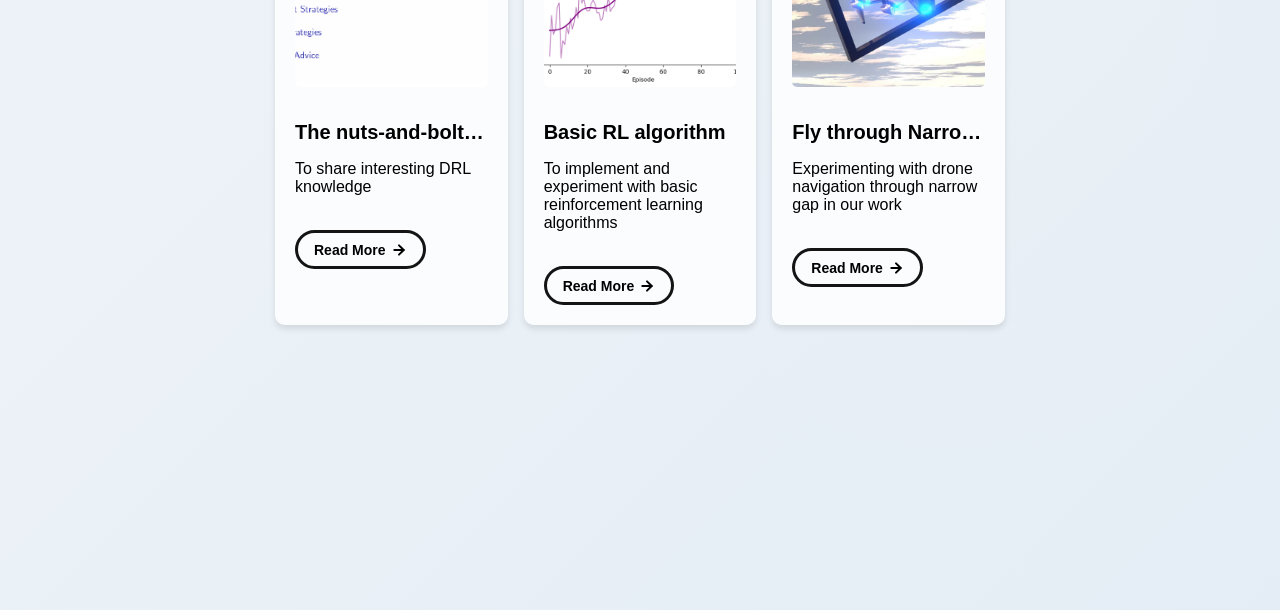
==== commit 55b2020c: "命名修改" ====
--- a/index.html
+++ b/index.html
@@ -161,7 +161,7 @@
 						</a>
 					</div>
 					<div class="project-card">
-						<img src="./assets/images/reward.jpg" class="project-image">
+						<img src="./assets/images/reward.png" class="project-image">
 						<div class="project-card-text-container">
 							<div class="subheader-text project-title">Basic RL algorithm</div>
 							<div class="body-text project-card-text">To implement and experiment with basic reinforcement learning algorithms</div>
